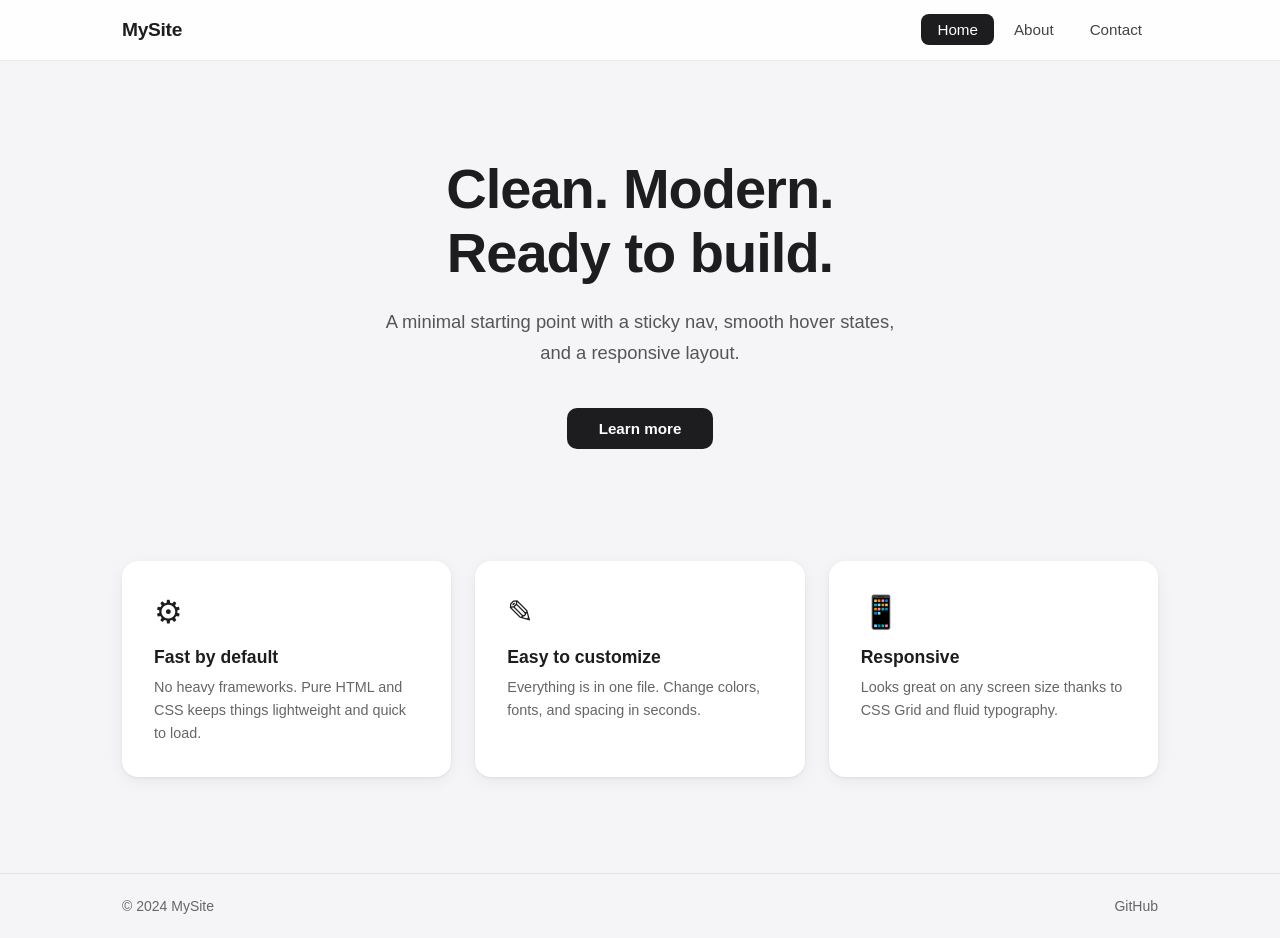
==== index.html @ 75832552 "Initial commit" ====
<!DOCTYPE html>
<html lang="en">
<head>
  <meta charset="UTF-8" />
  <meta name="viewport" content="width=device-width, initial-scale=1.0" />
  <title>My Site</title>
  <link rel="stylesheet" href="styles.css" />
</head>
<body>

  <nav>
    <div class="nav-inner">
      <a href="#" class="nav-logo">MySite</a>
      <ul class="nav-links">
        <li><a href="#home" class="active">Home</a></li>
        <li><a href="#about">About</a></li>
        <li><a href="#contact">Contact</a></li>
      </ul>
    </div>
  </nav>

  <section class="hero" id="home">
    <h1>Clean. Modern.<br>Ready to build.</h1>
    <p>A minimal starting point with a sticky nav, smooth hover states, and a responsive layout.</p>
    <a href="#about" class="btn">Learn more</a>
  </section>

  <div class="cards">
    <div class="card">
      <div class="card-icon">&#9881;</div>
      <h3>Fast by default</h3>
      <p>No heavy frameworks. Pure HTML and CSS keeps things lightweight and quick to load.</p>
    </div>
    <div class="card">
      <div class="card-icon">&#9998;</div>
      <h3>Easy to customize</h3>
      <p>Everything is in one file. Change colors, fonts, and spacing in seconds.</p>
    </div>
    <div class="card">
      <div class="card-icon">&#128241;</div>
      <h3>Responsive</h3>
      <p>Looks great on any screen size thanks to CSS Grid and fluid typography.</p>
    </div>
  </div>

  <footer>
    <div class="footer-inner">
      <span>&copy; 2024 MySite</span>
      <a href="https://github.com" target="_blank" rel="noopener noreferrer">GitHub</a>
    </div>
  </footer>

  <script>
    // Highlight active nav link on scroll
    const sections = document.querySelectorAll('section[id], div[id]');
    const links = document.querySelectorAll('.nav-links a');

    const observer = new IntersectionObserver(entries => {
      entries.forEach(entry => {
        if (entry.isIntersecting) {
          links.forEach(l => l.classList.remove('active'));
          const match = document.querySelector(`.nav-links a[href="#${entry.target.id}"]`);
          if (match) match.classList.add('active');
        }
      });
    }, { threshold: 0.5 });

    sections.forEach(s => observer.observe(s));
  </script>

</body>
</html>
---- styles.css ----
*, *::before, *::after { box-sizing: border-box; margin: 0; padding: 0; }

/* ── CSS Variables (light mode) ── */
:root {
  --bg:         #f5f5f7;
  --surface:    #ffffff;
  --nav-bg:     rgba(255, 255, 255, 0.85);
  --nav-border: rgba(0, 0, 0, 0.08);
  --text:       #1d1d1f;
  --text-muted: #555;
  --text-sub:   #666;
  --link:       #444;
  --link-hover-bg: #f0f0f0;
  --link-hover:    #000;
  --active-bg:  #1d1d1f;
  --active-fg:  #ffffff;
  --btn-bg:     #1d1d1f;
  --btn-fg:     #ffffff;
  --card-shadow:       0 1px 3px rgba(0,0,0,0.06), 0 4px 16px rgba(0,0,0,0.06);
  --card-shadow-hover: 0 8px 32px rgba(0,0,0,0.10);
}

/* ── Dark mode overrides ── */
@media (prefers-color-scheme: dark) {
  :root {
    --bg:         #0f0f11;
    --surface:    #1c1c1e;
    --nav-bg:     rgba(15, 15, 17, 0.85);
    --nav-border: rgba(255, 255, 255, 0.08);
    --text:       #f5f5f7;
    --text-muted: #a1a1a6;
    --text-sub:   #8e8e93;
    --link:       #aeaeb2;
    --link-hover-bg: #2c2c2e;
    --link-hover:    #f5f5f7;
    --active-bg:  #f5f5f7;
    --active-fg:  #0f0f11;
    --btn-bg:     #f5f5f7;
    --btn-fg:     #0f0f11;
    --card-shadow:       0 1px 3px rgba(0,0,0,0.3), 0 4px 16px rgba(0,0,0,0.3);
    --card-shadow-hover: 0 8px 32px rgba(0,0,0,0.5);
  }
}

/* ── Base ── */
body {
  font-family: -apple-system, BlinkMacSystemFont, 'Segoe UI', Roboto, sans-serif;
  background: var(--bg);
  color: var(--text);
  transition: background 0.3s, color 0.3s;
}

/* ── Navbar ── */
nav {
  position: sticky;
  top: 0;
  z-index: 100;
  background: var(--nav-bg);
  backdrop-filter: blur(12px);
  -webkit-backdrop-filter: blur(12px);
  border-bottom: 1px solid var(--nav-border);
}

.nav-inner {
  max-width: 1100px;
  margin: 0 auto;
  padding: 0 2rem;
  height: 60px;
  display: flex;
  align-items: center;
  justify-content: space-between;
}

.nav-logo {
  font-size: 1.2rem;
  font-weight: 700;
  color: var(--text);
  text-decoration: none;
  letter-spacing: -0.3px;
}

.nav-links {
  list-style: none;
  display: flex;
  gap: 0.25rem;
}

.nav-links a {
  text-decoration: none;
  color: var(--link);
  font-size: 0.95rem;
  font-weight: 500;
  padding: 0.45rem 1rem;
  border-radius: 8px;
  transition: background 0.15s, color 0.15s;
}

.nav-links a:hover {
  background: var(--link-hover-bg);
  color: var(--link-hover);
}

.nav-links a.active {
  background: var(--active-bg);
  color: var(--active-fg);
}

/* ── Hero ── */
.hero {
  max-width: 1100px;
  margin: 0 auto;
  padding: 6rem 2rem 4rem;
  text-align: center;
}

.hero h1 {
  font-size: clamp(2rem, 5vw, 3.5rem);
  font-weight: 700;
  letter-spacing: -1px;
  line-height: 1.15;
  margin-bottom: 1.25rem;
}

.hero p {
  font-size: 1.15rem;
  color: var(--text-muted);
  max-width: 520px;
  margin: 0 auto 2.5rem;
  line-height: 1.7;
}

.btn {
  display: inline-block;
  padding: 0.75rem 2rem;
  background: var(--btn-bg);
  color: var(--btn-fg);
  border-radius: 10px;
  text-decoration: none;
  font-weight: 600;
  font-size: 0.95rem;
  transition: opacity 0.15s, transform 0.15s;
}

.btn:hover {
  opacity: 0.85;
  transform: translateY(-1px);
}

/* ── Cards ── */
.cards {
  max-width: 1100px;
  margin: 3rem auto 6rem;
  padding: 0 2rem;
  display: grid;
  grid-template-columns: repeat(auto-fit, minmax(280px, 1fr));
  gap: 1.5rem;
}

.card {
  background: var(--surface);
  border-radius: 16px;
  padding: 2rem;
  box-shadow: var(--card-shadow);
  transition: transform 0.2s, box-shadow 0.2s;
}

.card:hover {
  transform: translateY(-4px);
  box-shadow: var(--card-shadow-hover);
}

.card-icon {
  font-size: 2rem;
  margin-bottom: 1rem;
}

.card h3 {
  font-size: 1.1rem;
  font-weight: 600;
  margin-bottom: 0.5rem;
}

.card p {
  font-size: 0.9rem;
  color: var(--text-sub);
  line-height: 1.6;
}

/* ── Footer ── */
footer {
  border-top: 1px solid var(--nav-border);
}

.footer-inner {
  max-width: 1100px;
  margin: 0 auto;
  padding: 1.5rem 2rem;
  display: flex;
  align-items: center;
  justify-content: space-between;
  font-size: 0.875rem;
  color: var(--text-sub);
}

.footer-inner a {
  color: var(--text-sub);
  text-decoration: none;
  transition: color 0.15s;
}

.footer-inner a:hover {
  color: var(--text);
}
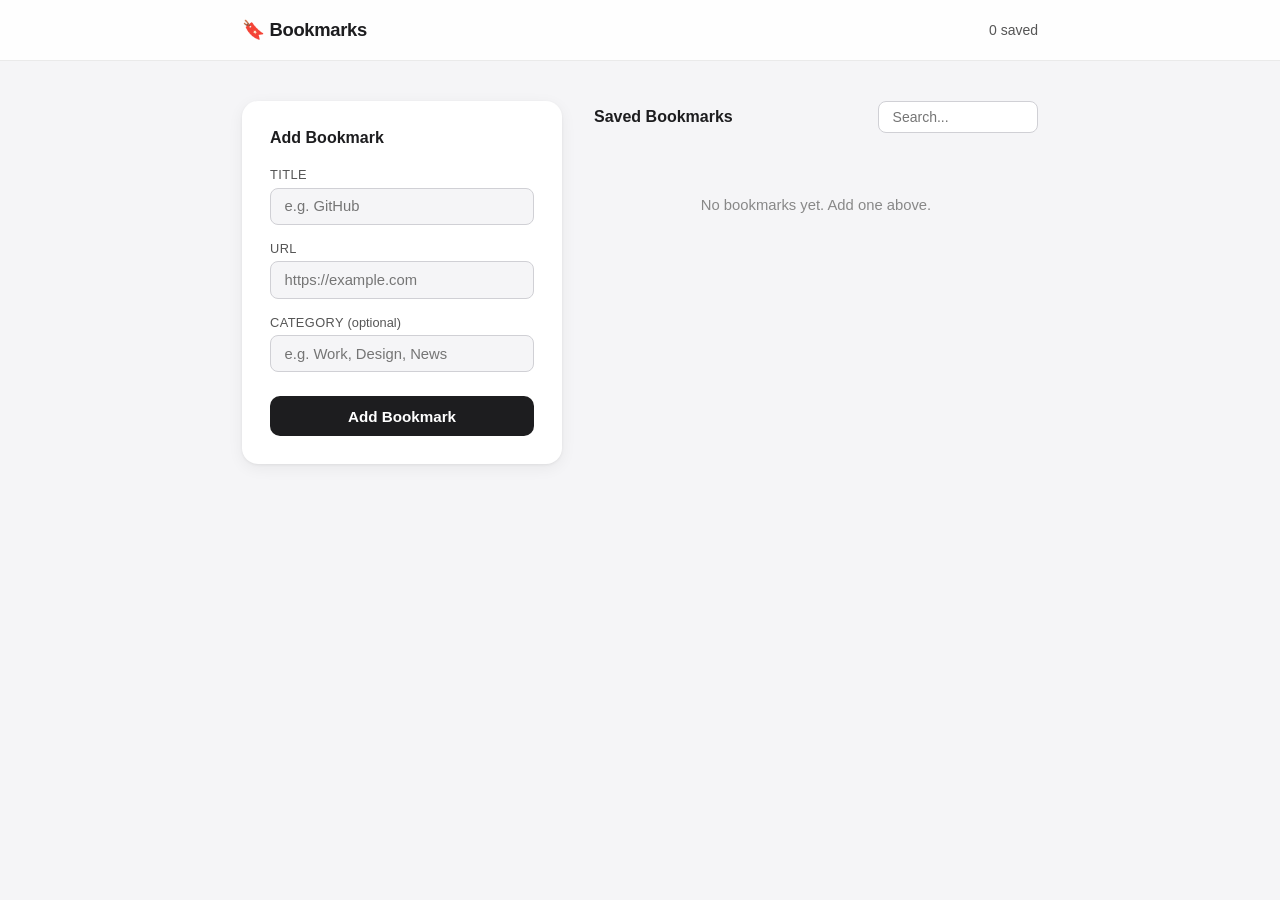
==== commit 28aaca42: "Add bookmark manager web app" ====
--- a/index.html
+++ b/index.html
@@ -3,69 +3,129 @@
 <head>
   <meta charset="UTF-8" />
   <meta name="viewport" content="width=device-width, initial-scale=1.0" />
-  <title>My Site</title>
+  <title>Bookmark Manager</title>
   <link rel="stylesheet" href="styles.css" />
 </head>
 <body>
 
   <nav>
     <div class="nav-inner">
-      <a href="#" class="nav-logo">MySite</a>
-      <ul class="nav-links">
-        <li><a href="#home" class="active">Home</a></li>
-        <li><a href="#about">About</a></li>
-        <li><a href="#contact">Contact</a></li>
-      </ul>
+      <span class="nav-logo">&#128278; Bookmarks</span>
+      <span class="nav-count" id="nav-count">0 saved</span>
     </div>
   </nav>
 
-  <section class="hero" id="home">
-    <h1>Clean. Modern.<br>Ready to build.</h1>
-    <p>A minimal starting point with a sticky nav, smooth hover states, and a responsive layout.</p>
-    <a href="#about" class="btn">Learn more</a>
-  </section>
+  <main>
+    <section class="form-section">
+      <h2>Add Bookmark</h2>
+      <form id="bookmark-form">
+        <div class="field">
+          <label for="title">Title</label>
+          <input type="text" id="title" placeholder="e.g. GitHub" required />
+        </div>
+        <div class="field">
+          <label for="url">URL</label>
+          <input type="url" id="url" placeholder="https://example.com" required />
+        </div>
+        <div class="field">
+          <label for="category">Category <span class="optional">(optional)</span></label>
+          <input type="text" id="category" placeholder="e.g. Work, Design, News" />
+        </div>
+        <button type="submit" class="btn">Add Bookmark</button>
+      </form>
+    </section>
 
-  <div class="cards">
-    <div class="card">
-      <div class="card-icon">&#9881;</div>
-      <h3>Fast by default</h3>
-      <p>No heavy frameworks. Pure HTML and CSS keeps things lightweight and quick to load.</p>
-    </div>
-    <div class="card">
-      <div class="card-icon">&#9998;</div>
-      <h3>Easy to customize</h3>
-      <p>Everything is in one file. Change colors, fonts, and spacing in seconds.</p>
-    </div>
-    <div class="card">
-      <div class="card-icon">&#128241;</div>
-      <h3>Responsive</h3>
-      <p>Looks great on any screen size thanks to CSS Grid and fluid typography.</p>
-    </div>
-  </div>
-
-  <footer>
-    <div class="footer-inner">
-      <span>&copy; 2024 MySite</span>
-      <a href="https://github.com" target="_blank" rel="noopener noreferrer">GitHub</a>
-    </div>
-  </footer>
+    <section class="list-section">
+      <div class="list-header">
+        <h2>Saved Bookmarks</h2>
+        <input type="text" id="search" placeholder="Search..." />
+      </div>
+      <div id="bookmark-list"></div>
+      <p id="empty-state">No bookmarks yet. Add one above.</p>
+    </section>
+  </main>
 
   <script>
-    // Highlight active nav link on scroll
-    const sections = document.querySelectorAll('section[id], div[id]');
-    const links = document.querySelectorAll('.nav-links a');
+    const form = document.getElementById('bookmark-form');
+    const list = document.getElementById('bookmark-list');
+    const empty = document.getElementById('empty-state');
+    const navCount = document.getElementById('nav-count');
+    const search = document.getElementById('search');
 
-    const observer = new IntersectionObserver(entries => {
-      entries.forEach(entry => {
-        if (entry.isIntersecting) {
-          links.forEach(l => l.classList.remove('active'));
-          const match = document.querySelector(`.nav-links a[href="#${entry.target.id}"]`);
-          if (match) match.classList.add('active');
-        }
+    function load() {
+      return JSON.parse(localStorage.getItem('bookmarks') || '[]');
+    }
+
+    function save(bookmarks) {
+      localStorage.setItem('bookmarks', JSON.stringify(bookmarks));
+    }
+
+    function render(filter = '') {
+      const bookmarks = load();
+      const term = filter.toLowerCase();
+      const filtered = term
+        ? bookmarks.filter(b =>
+            b.title.toLowerCase().includes(term) ||
+            b.url.toLowerCase().includes(term) ||
+            (b.category || '').toLowerCase().includes(term)
+          )
+        : bookmarks;
+
+      navCount.textContent = `${bookmarks.length} saved`;
+      list.innerHTML = '';
+
+      if (filtered.length === 0) {
+        empty.style.display = 'block';
+        empty.textContent = term ? 'No results found.' : 'No bookmarks yet. Add one above.';
+        return;
+      }
+
+      empty.style.display = 'none';
+
+      filtered.forEach(b => {
+        const card = document.createElement('div');
+        card.className = 'bookmark-card';
+
+        const favicon = `https://www.google.com/s2/favicons?domain=${encodeURIComponent(b.url)}&sz=32`;
+
+        card.innerHTML = `
+          <img class="favicon" src="${favicon}" alt="" onerror="this.style.display='none'" />
+          <div class="bookmark-info">
+            <a href="${b.url}" target="_blank" rel="noopener noreferrer">${b.title}</a>
+            <span class="bookmark-url">${b.url}</span>
+            ${b.category ? `<span class="badge">${b.category}</span>` : ''}
+          </div>
+          <button class="delete-btn" data-id="${b.id}" title="Delete">&#10005;</button>
+        `;
+
+        list.appendChild(card);
       });
-    }, { threshold: 0.5 });
 
-    sections.forEach(s => observer.observe(s));
+      list.querySelectorAll('.delete-btn').forEach(btn => {
+        btn.addEventListener('click', () => {
+          const bookmarks = load().filter(b => b.id !== btn.dataset.id);
+          save(bookmarks);
+          render(search.value);
+        });
+      });
+    }
+
+    form.addEventListener('submit', e => {
+      e.preventDefault();
+      const title = document.getElementById('title').value.trim();
+      const url = document.getElementById('url').value.trim();
+      const category = document.getElementById('category').value.trim();
+
+      const bookmarks = load();
+      bookmarks.unshift({ id: crypto.randomUUID(), title, url, category, addedAt: Date.now() });
+      save(bookmarks);
+      form.reset();
+      render(search.value);
+    });
+
+    search.addEventListener('input', () => render(search.value));
+
+    render();
   </script>
 
 </body>
--- a/styles.css
+++ b/styles.css
@@ -1,56 +1,52 @@
 *, *::before, *::after { box-sizing: border-box; margin: 0; padding: 0; }
 
-/* ── CSS Variables (light mode) ── */
 :root {
   --bg:         #f5f5f7;
   --surface:    #ffffff;
-  --nav-bg:     rgba(255, 255, 255, 0.85);
-  --nav-border: rgba(0, 0, 0, 0.08);
+  --nav-bg:     rgba(255,255,255,0.85);
+  --nav-border: rgba(0,0,0,0.08);
   --text:       #1d1d1f;
   --text-muted: #555;
-  --text-sub:   #666;
-  --link:       #444;
-  --link-hover-bg: #f0f0f0;
-  --link-hover:    #000;
-  --active-bg:  #1d1d1f;
-  --active-fg:  #ffffff;
+  --text-sub:   #888;
+  --input-border: #d0d0d5;
+  --input-focus:  #1d1d1f;
   --btn-bg:     #1d1d1f;
   --btn-fg:     #ffffff;
-  --card-shadow:       0 1px 3px rgba(0,0,0,0.06), 0 4px 16px rgba(0,0,0,0.06);
+  --badge-bg:   #e8e8ed;
+  --badge-fg:   #444;
+  --delete-hover: #ff3b30;
+  --card-shadow: 0 1px 3px rgba(0,0,0,0.06), 0 4px 16px rgba(0,0,0,0.06);
   --card-shadow-hover: 0 8px 32px rgba(0,0,0,0.10);
 }
 
-/* ── Dark mode overrides ── */
 @media (prefers-color-scheme: dark) {
   :root {
     --bg:         #0f0f11;
     --surface:    #1c1c1e;
-    --nav-bg:     rgba(15, 15, 17, 0.85);
-    --nav-border: rgba(255, 255, 255, 0.08);
+    --nav-bg:     rgba(15,15,17,0.85);
+    --nav-border: rgba(255,255,255,0.08);
     --text:       #f5f5f7;
     --text-muted: #a1a1a6;
-    --text-sub:   #8e8e93;
-    --link:       #aeaeb2;
-    --link-hover-bg: #2c2c2e;
-    --link-hover:    #f5f5f7;
-    --active-bg:  #f5f5f7;
-    --active-fg:  #0f0f11;
+    --text-sub:   #6e6e73;
+    --input-border: #3a3a3c;
+    --input-focus:  #f5f5f7;
     --btn-bg:     #f5f5f7;
     --btn-fg:     #0f0f11;
-    --card-shadow:       0 1px 3px rgba(0,0,0,0.3), 0 4px 16px rgba(0,0,0,0.3);
+    --badge-bg:   #2c2c2e;
+    --badge-fg:   #aeaeb2;
+    --card-shadow: 0 1px 3px rgba(0,0,0,0.3), 0 4px 16px rgba(0,0,0,0.3);
     --card-shadow-hover: 0 8px 32px rgba(0,0,0,0.5);
   }
 }
 
-/* ── Base ── */
 body {
   font-family: -apple-system, BlinkMacSystemFont, 'Segoe UI', Roboto, sans-serif;
   background: var(--bg);
   color: var(--text);
-  transition: background 0.3s, color 0.3s;
-}
-
-/* ── Navbar ── */
+  min-height: 100vh;
+}
+
+/* Nav */
 nav {
   position: sticky;
   top: 0;
@@ -62,7 +58,7 @@
 }
 
 .nav-inner {
-  max-width: 1100px;
+  max-width: 860px;
   margin: 0 auto;
   padding: 0 2rem;
   height: 60px;
@@ -72,72 +68,102 @@
 }
 
 .nav-logo {
-  font-size: 1.2rem;
+  font-size: 1.15rem;
   font-weight: 700;
-  color: var(--text);
-  text-decoration: none;
   letter-spacing: -0.3px;
 }
 
-.nav-links {
-  list-style: none;
-  display: flex;
-  gap: 0.25rem;
-}
-
-.nav-links a {
-  text-decoration: none;
-  color: var(--link);
-  font-size: 0.95rem;
+.nav-count {
+  font-size: 0.875rem;
+  color: var(--text-muted);
+}
+
+/* Main layout */
+main {
+  max-width: 860px;
+  margin: 0 auto;
+  padding: 2.5rem 2rem 4rem;
+  display: grid;
+  grid-template-columns: 320px 1fr;
+  gap: 2rem;
+  align-items: start;
+}
+
+@media (max-width: 700px) {
+  main { grid-template-columns: 1fr; }
+}
+
+/* Form section */
+.form-section {
+  background: var(--surface);
+  border-radius: 16px;
+  padding: 1.75rem;
+  box-shadow: var(--card-shadow);
+  position: sticky;
+  top: 80px;
+}
+
+.form-section h2,
+.list-section h2 {
+  font-size: 1rem;
+  font-weight: 600;
+  margin-bottom: 1.25rem;
+}
+
+.field {
+  margin-bottom: 1rem;
+}
+
+.field label {
+  display: block;
+  font-size: 0.8rem;
   font-weight: 500;
-  padding: 0.45rem 1rem;
+  color: var(--text-muted);
+  margin-bottom: 0.35rem;
+  text-transform: uppercase;
+  letter-spacing: 0.4px;
+}
+
+.optional {
+  font-weight: 400;
+  text-transform: none;
+  letter-spacing: 0;
+}
+
+.field input {
+  width: 100%;
+  padding: 0.6rem 0.85rem;
+  border: 1px solid var(--input-border);
   border-radius: 8px;
-  transition: background 0.15s, color 0.15s;
-}
-
-.nav-links a:hover {
-  background: var(--link-hover-bg);
-  color: var(--link-hover);
-}
-
-.nav-links a.active {
-  background: var(--active-bg);
-  color: var(--active-fg);
-}
-
-/* ── Hero ── */
-.hero {
-  max-width: 1100px;
-  margin: 0 auto;
-  padding: 6rem 2rem 4rem;
-  text-align: center;
-}
-
-.hero h1 {
-  font-size: clamp(2rem, 5vw, 3.5rem);
-  font-weight: 700;
-  letter-spacing: -1px;
-  line-height: 1.15;
-  margin-bottom: 1.25rem;
-}
-
-.hero p {
-  font-size: 1.15rem;
-  color: var(--text-muted);
-  max-width: 520px;
-  margin: 0 auto 2.5rem;
-  line-height: 1.7;
+  background: var(--bg);
+  color: var(--text);
+  font-size: 0.925rem;
+  transition: border-color 0.15s, box-shadow 0.15s;
+  outline: none;
+}
+
+.field input:focus {
+  border-color: var(--input-focus);
+  box-shadow: 0 0 0 3px rgba(29,29,31,0.08);
+}
+
+@media (prefers-color-scheme: dark) {
+  .field input:focus {
+    box-shadow: 0 0 0 3px rgba(245,245,247,0.08);
+  }
 }
 
 .btn {
-  display: inline-block;
-  padding: 0.75rem 2rem;
+  width: 100%;
+  padding: 0.7rem;
   background: var(--btn-bg);
   color: var(--btn-fg);
+  border: none;
   border-radius: 10px;
-  text-decoration: none;
+  font-size: 0.95rem;
   font-weight: 600;
-  font-size: 0.95rem;
+  cursor: pointer;
+  margin-top: 0.5rem;
   transition: opacity 0.15s, transform 0.15s;
 }
 
@@ -146,68 +172,116 @@
   transform: translateY(-1px);
 }
 
-/* ── Cards ── */
-.cards {
-  max-width: 1100px;
-  margin: 3rem auto 6rem;
-  padding: 0 2rem;
-  display: grid;
-  grid-template-columns: repeat(auto-fit, minmax(280px, 1fr));
-  gap: 1.5rem;
-}
-
-.card {
-  background: var(--surface);
-  border-radius: 16px;
-  padding: 2rem;
-  box-shadow: var(--card-shadow);
-  transition: transform 0.2s, box-shadow 0.2s;
-}
-
-.card:hover {
-  transform: translateY(-4px);
-  box-shadow: var(--card-shadow-hover);
-}
-
-.card-icon {
-  font-size: 2rem;
-  margin-bottom: 1rem;
-}
-
-.card h3 {
-  font-size: 1.1rem;
-  font-weight: 600;
-  margin-bottom: 0.5rem;
-}
-
-.card p {
-  font-size: 0.9rem;
-  color: var(--text-sub);
-  line-height: 1.6;
-}
-
-/* ── Footer ── */
-footer {
-  border-top: 1px solid var(--nav-border);
-}
-
-.footer-inner {
-  max-width: 1100px;
-  margin: 0 auto;
-  padding: 1.5rem 2rem;
+/* List section */
+.list-header {
   display: flex;
   align-items: center;
   justify-content: space-between;
+  margin-bottom: 1rem;
+  gap: 1rem;
+}
+
+.list-header h2 { margin-bottom: 0; }
+
+#search {
+  padding: 0.45rem 0.85rem;
+  border: 1px solid var(--input-border);
+  border-radius: 8px;
+  background: var(--surface);
+  color: var(--text);
   font-size: 0.875rem;
+  outline: none;
+  width: 160px;
+  transition: border-color 0.15s;
+}
+
+#search:focus { border-color: var(--input-focus); }
+
+/* Bookmark cards */
+.bookmark-card {
+  background: var(--surface);
+  border-radius: 12px;
+  padding: 1rem 1.1rem;
+  box-shadow: var(--card-shadow);
+  display: flex;
+  align-items: center;
+  gap: 0.85rem;
+  margin-bottom: 0.75rem;
+  transition: transform 0.15s, box-shadow 0.15s;
+}
+
+.bookmark-card:hover {
+  transform: translateY(-2px);
+  box-shadow: var(--card-shadow-hover);
+}
+
+.favicon {
+  width: 20px;
+  height: 20px;
+  flex-shrink: 0;
+  border-radius: 4px;
+}
+
+.bookmark-info {
+  flex: 1;
+  min-width: 0;
+}
+
+.bookmark-info a {
+  display: block;
+  font-size: 0.95rem;
+  font-weight: 600;
+  color: var(--text);
+  text-decoration: none;
+  white-space: nowrap;
+  overflow: hidden;
+  text-overflow: ellipsis;
+}
+
+.bookmark-info a:hover { text-decoration: underline; }
+
+.bookmark-url {
+  display: block;
+  font-size: 0.8rem;
   color: var(--text-sub);
-}
-
-.footer-inner a {
+  white-space: nowrap;
+  overflow: hidden;
+  text-overflow: ellipsis;
+  margin-top: 0.15rem;
+}
+
+.badge {
+  display: inline-block;
+  margin-top: 0.35rem;
+  padding: 0.15rem 0.55rem;
+  background: var(--badge-bg);
+  color: var(--badge-fg);
+  border-radius: 20px;
+  font-size: 0.75rem;
+  font-weight: 500;
+}
+
+.delete-btn {
+  background: none;
+  border: none;
   color: var(--text-sub);
-  text-decoration: none;
-  transition: color 0.15s;
-}
-
-.footer-inner a:hover {
-  color: var(--text);
-}
+  cursor: pointer;
+  font-size: 0.85rem;
+  padding: 0.4rem;
+  border-radius: 6px;
+  flex-shrink: 0;
+  transition: color 0.15s, background 0.15s;
+}
+
+.delete-btn:hover {
+  color: var(--delete-hover);
+  background: rgba(255, 59, 48, 0.08);
+}
+
+/* Empty state */
+#empty-state {
+  color: var(--text-sub);
+  font-size: 0.925rem;
+  text-align: center;
+  padding: 3rem 0;
+}
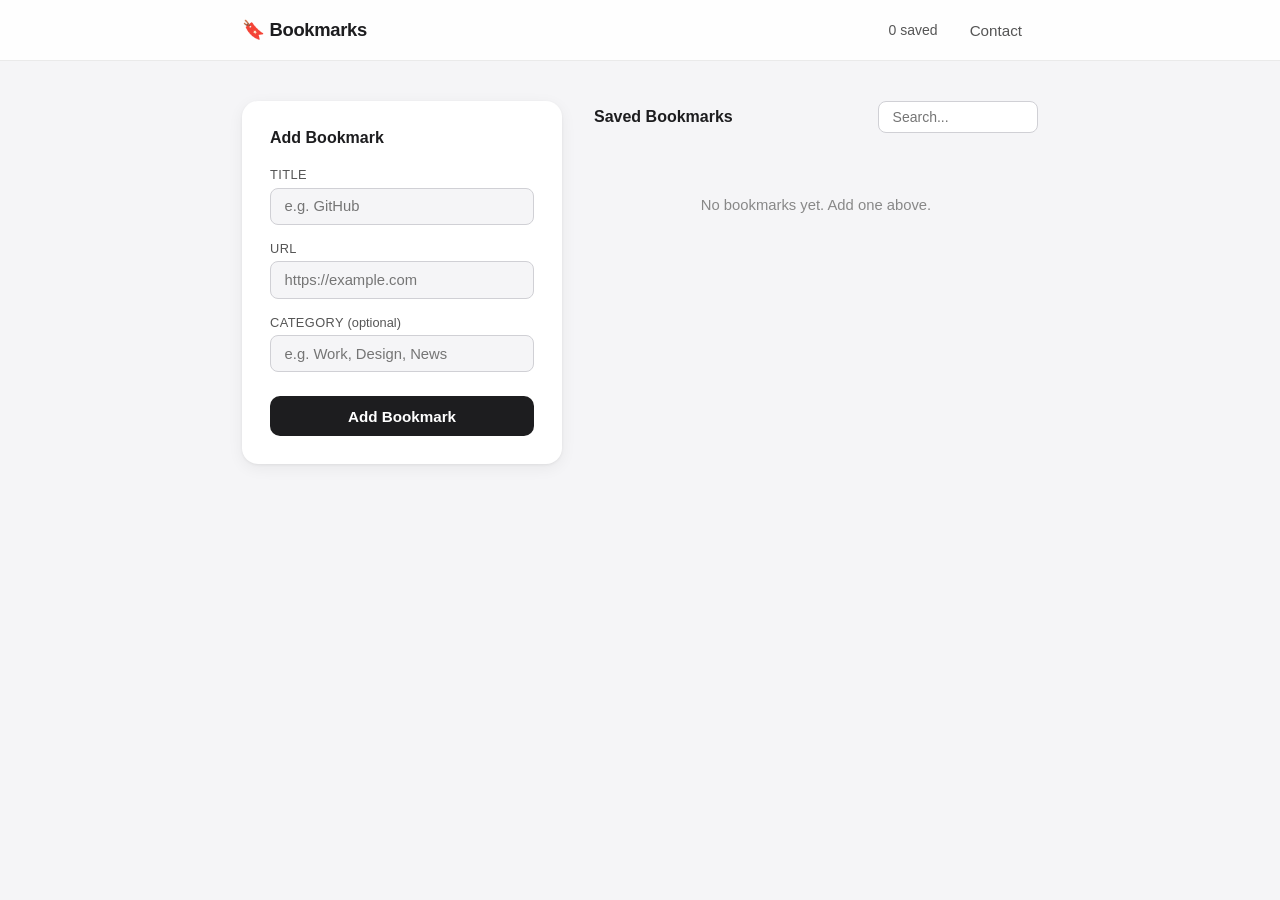
==== commit cebf4648: "Add contact form page" ====
--- a/index.html
+++ b/index.html
@@ -11,7 +11,10 @@
   <nav>
     <div class="nav-inner">
       <span class="nav-logo">&#128278; Bookmarks</span>
-      <span class="nav-count" id="nav-count">0 saved</span>
+      <div style="display:flex;align-items:center;gap:1rem">
+        <span class="nav-count" id="nav-count">0 saved</span>
+        <a href="contact.html" class="nav-link">Contact</a>
+      </div>
     </div>
   </nav>
 
--- a/styles.css
+++ b/styles.css
@@ -78,6 +78,26 @@
   color: var(--text-muted);
 }
 
+.nav-link {
+  font-size: 0.95rem;
+  font-weight: 500;
+  color: var(--text-muted);
+  text-decoration: none;
+  padding: 0.45rem 1rem;
+  border-radius: 8px;
+  transition: background 0.15s, color 0.15s;
+}
+
+.nav-link:hover {
+  background: var(--link-hover-bg);
+  color: var(--link-hover);
+}
+
+.nav-link.active {
+  background: var(--active-bg);
+  color: var(--active-fg);
+}
+
 /* Main layout */
 main {
   max-width: 860px;
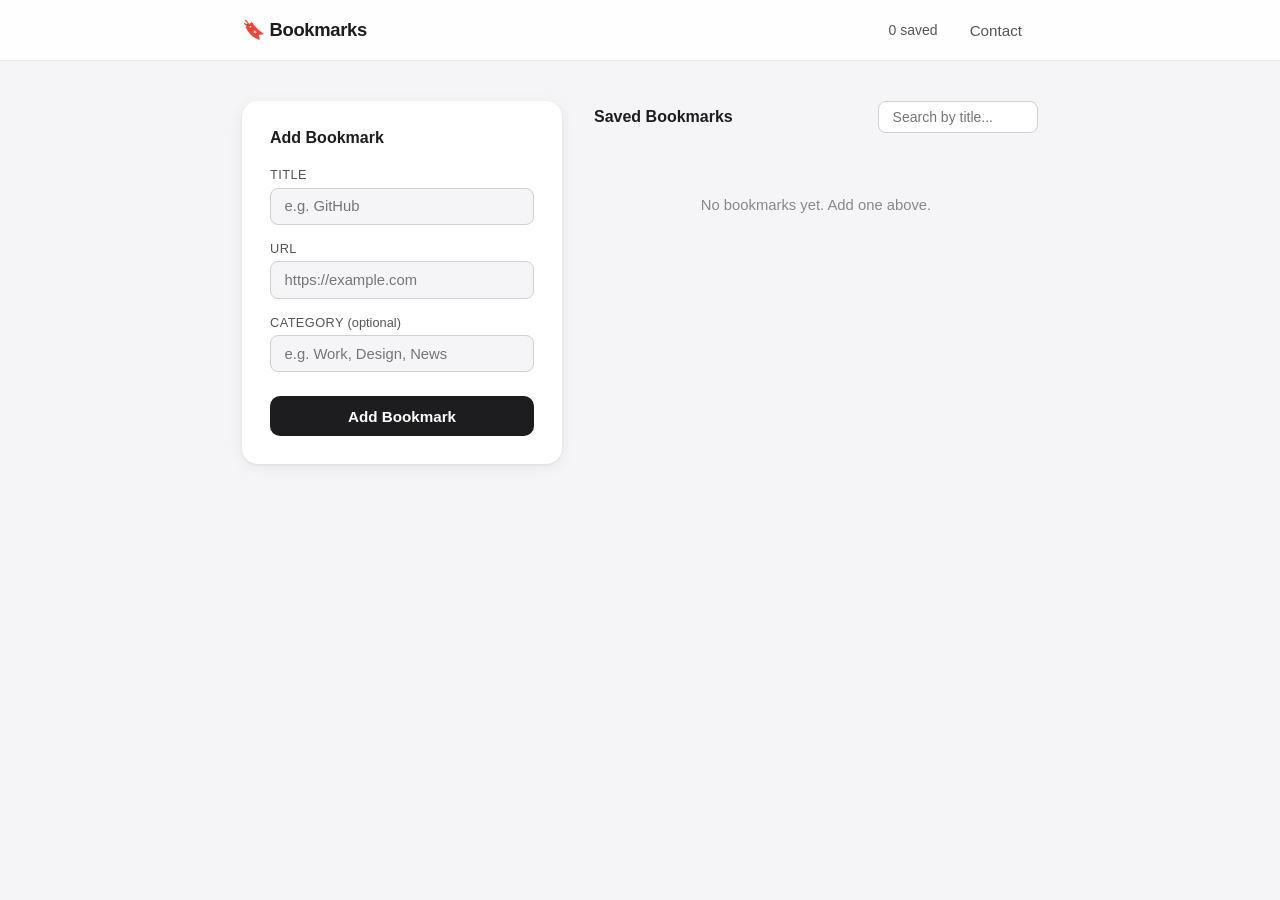
==== commit ca451154: "Add search filter feature" ====
--- a/index.html
+++ b/index.html
@@ -41,7 +41,7 @@
     <section class="list-section">
       <div class="list-header">
         <h2>Saved Bookmarks</h2>
-        <input type="text" id="search" placeholder="Search..." />
+        <input type="text" id="search" placeholder="Search by title..." />
       </div>
       <div id="bookmark-list"></div>
       <p id="empty-state">No bookmarks yet. Add one above.</p>
@@ -67,11 +67,7 @@
       const bookmarks = load();
       const term = filter.toLowerCase();
       const filtered = term
-        ? bookmarks.filter(b =>
-            b.title.toLowerCase().includes(term) ||
-            b.url.toLowerCase().includes(term) ||
-            (b.category || '').toLowerCase().includes(term)
-          )
+        ? bookmarks.filter(b => b.title.toLowerCase().includes(term))
         : bookmarks;
 
       navCount.textContent = `${bookmarks.length} saved`;
